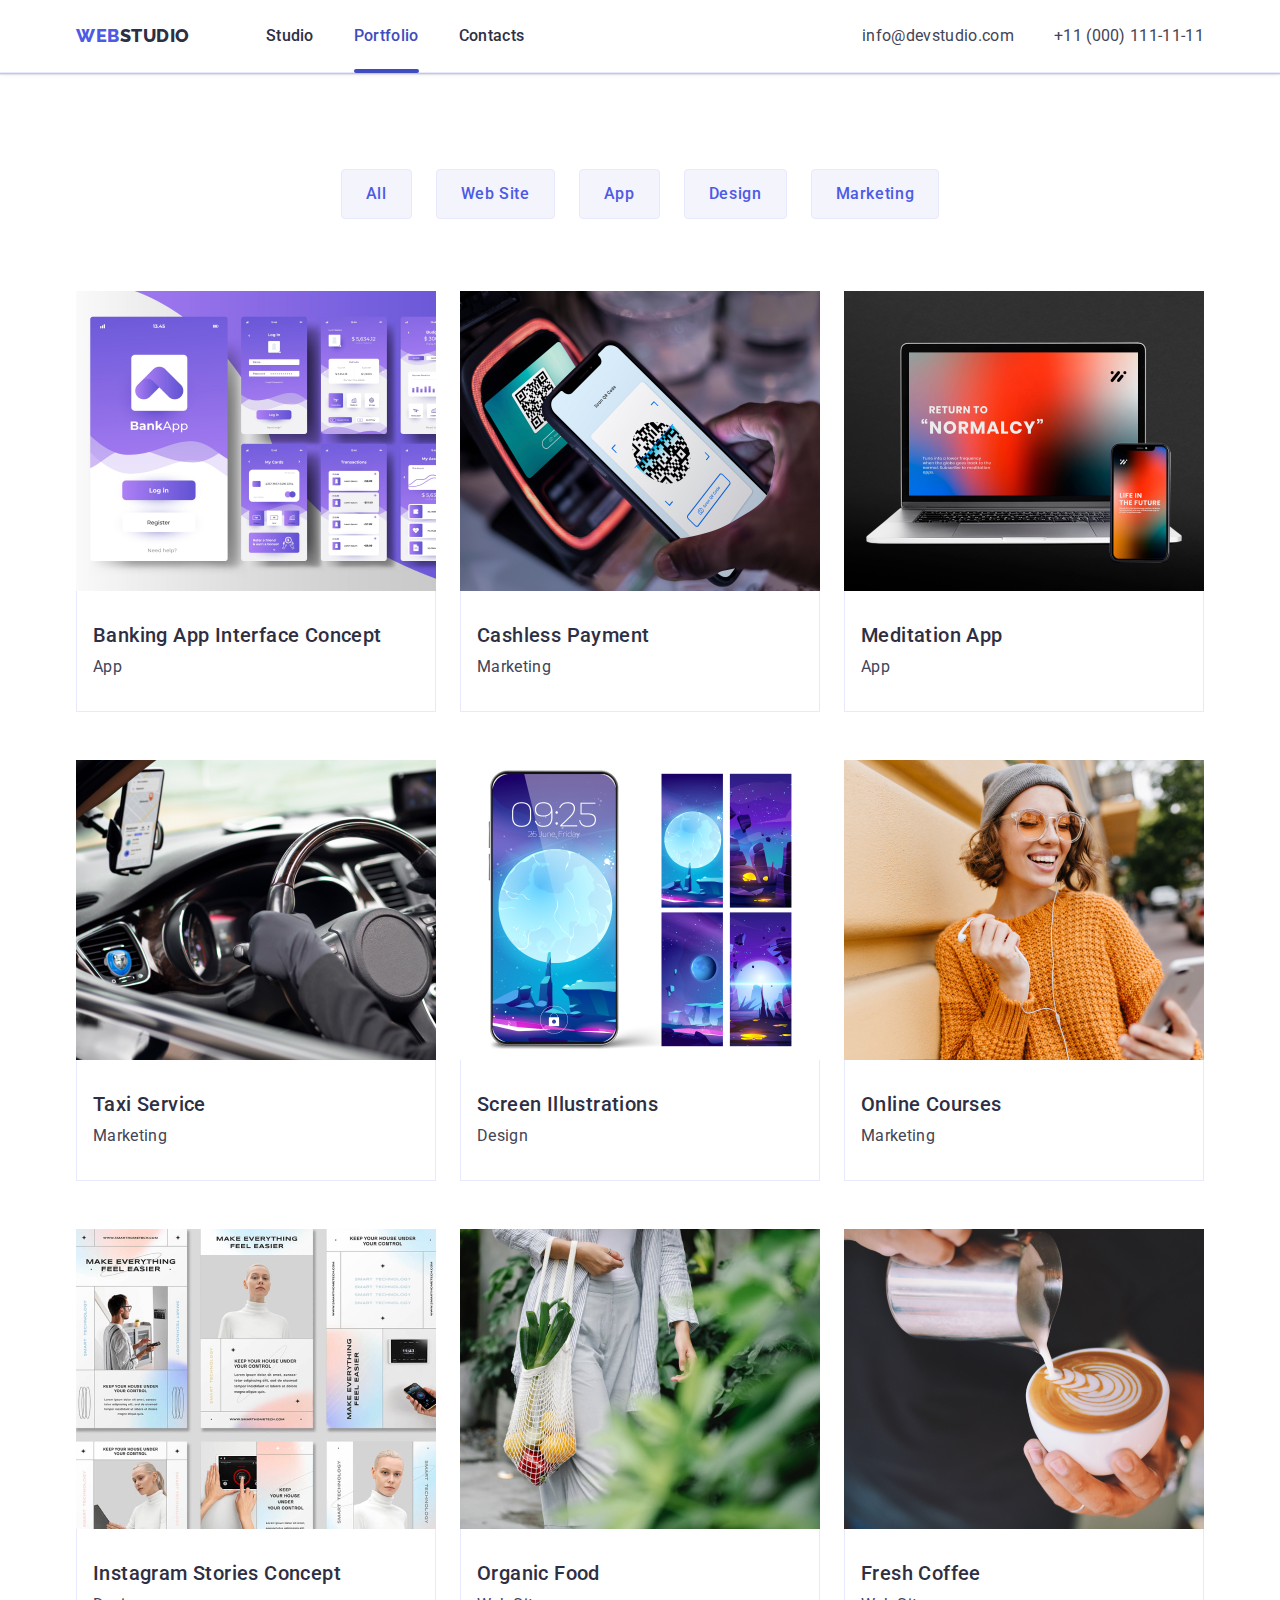
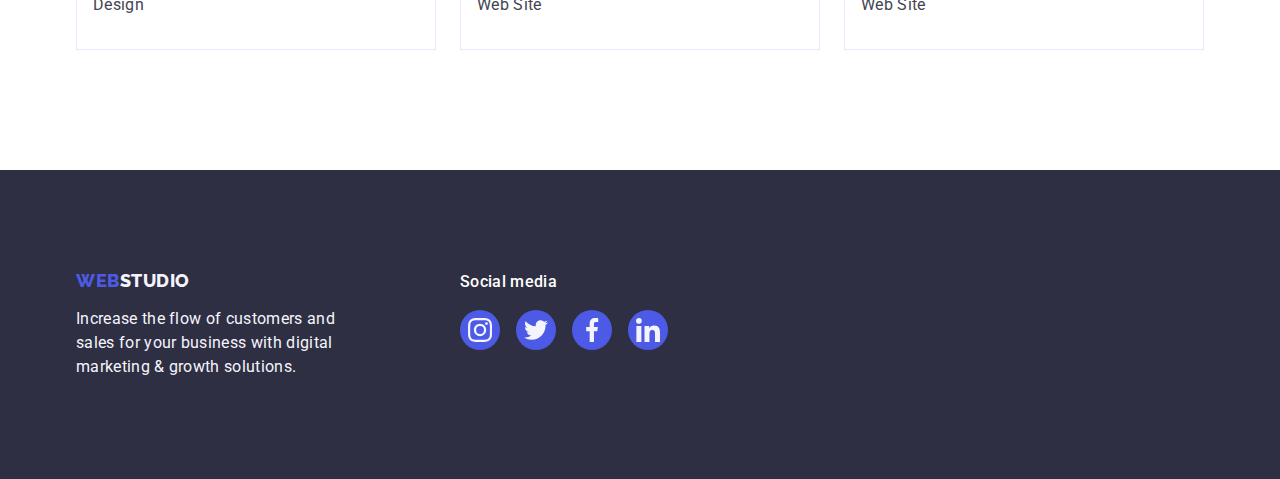
==== portfolio.html @ c218611a "Initial commit" ====
<!DOCTYPE html>
<html lang="en">

<head>
    <meta charset="UTF-8" />
    <meta http-equiv="X-UA-Compatible" content="IE=edge" />
    <meta name="viewport" content="width=device-width, initial-scale=1.0" />
    <link rel="stylesheet" href="https://cdnjs.cloudflare.com/ajax/libs/modern-normalize/1.0.0/modern-normalize.min.css" />
    <link rel="preconnect" href="https://fonts.googleapis.com">
    <link rel="preconnect" href="https://fonts.gstatic.com" crossorigin>
    <link href="https://fonts.googleapis.com/css2?family=Raleway:wght@800&family=Roboto:wght@400;500;700;900&display=swap" rel="stylesheet">
    <link rel="stylesheet" href="./css/styles.css">
    <title>Portfolio</title>
</head>
<body>
    <header class="header">
        <div class="container-header container">
            <nav class="header-navigation">
                <a class="header-logo link" href="./index.html">Web<span class="header-web">Studio</span></a>
                <ul class="header-list list">
                    <li class="header-item"><a class="header-link link" href="./index.html">Studio</a></li>
                    <li class="header-item"><a class="header-link link current" href="./portfolio.html">Portfolio</a></li>
                    <li class="header-item"><a class="header-link link" href="">Contacts</a></li>
                </ul>
            </nav>
            <address class="header-address">
                <ul class="header-address-list list">
                    <li class="header-address-item"><a class="header-address-link link"
                            href="mailto:info@devstudio.com">info@devstudio.com</a></li>
                    <li class="header-address-item"><a class="header-address-link link" href="tel:+110001111111">+11 (000)
                            111-11-11</a></li>
                </ul>
            </address>
        </div>
    </header>
    <main>
        <section class="fitters">
            <div class="container">
            <h1 class="visually-hidden">Portfolio</h1>
            <ul class="fitters-button-list list">
            <li class="fitters-button-item"><button type="button" class="fitters-button">All</button></li>
            <li class="fitters-button-item"><button type="button" class="fitters-button">Web Site</button></li>
            <li class="fitters-button-item"><button type="button" class="fitters-button">App</button></li>
            <li class="fitters-button-item"><button type="button" class="fitters-button">Design</button></li>
            <li class="fitters-button-item"><button type="button" class="fitters-button">Marketing</button></li>
            </ul>
            <ul class="fitters-list list">
                <li class="fitters-item">
                    <a class="fitters-link link" href="">
                    <div class="fitters-cover-wrap">
                    <img src="./images/banking-app-interface-concept.jpg" alt="Banking App" 
                    height="300" width="360">
                    <p class="fitters-cover-text">14 Stylish and User-Friendly App Design Concepts · Task Manager App · Calorie Tracker App · Exotic Fruit Ecommerce App ·
                    Cloud Storage App</p>
                    </div>
                    <div class="app">
                    <h2 class="fitters-text-top">Banking App Interface Concept</h2>
                    <p class="fitters-text-bottom">App</p>
                    </div>
                </a>
                </li>
                <li class="fitters-item">
                    <a class="fitters-link link" href="">
                    <div class="fitters-cover-wrap">
                    <img src="./images/cashless-payment.jpg" alt="Cashless Payment"
                    height="300" width="360">
                    <p class="fitters-cover-text">14 Stylish and User-Friendly App Design Concepts · Task Manager App · Calorie Tracker App · Exotic Fruit Ecommerce App ·
                    Cloud Storage App</p>
                    </div>
                    <div class="app">
                    <h2 class="fitters-text-top">Cashless Payment</h2>
                    <p class="fitters-text-bottom">Marketing</p>
                    </div>
                </a>
                </li>
                <li class="fitters-item">
                    <a class="fitters-link link" href="">
                    <div class="fitters-cover-wrap">
                    <img src="./images/meditation-app.jpg" alt="Meditation App"
                    height="300" width="360">
                    <p class="fitters-cover-text">14 Stylish and User-Friendly App Design Concepts · Task Manager App · Calorie Tracker App · Exotic Fruit Ecommerce App ·
                    Cloud Storage App</p>
                    </div>
                    <div class="app">
                    <h2 class="fitters-text-top">Meditation App</h2>
                    <p class="fitters-text-bottom">App</p>
                    </div>
                </a>
                </li>
                <li class="fitters-item">
                    <a class="fitters-link link" href="">
                    <div class="fitters-cover-wrap">
                    <img src="./images/taxi-service.jpg" alt="Taxi Service"
                    height="300" width="360">
                    <p class="fitters-cover-text">14 Stylish and User-Friendly App Design Concepts · Task Manager App · Calorie Tracker App · Exotic Fruit Ecommerce App ·
                    Cloud Storage App</p>
                    </div>
                    <div class="app">
                    <h2 class="fitters-text-top">Taxi Service</h2>
                    <p class="fitters-text-bottom">Marketing</p>
                    </div>
                </a>
                </li>
                <li class="fitters-item">
                    <a class="fitters-link link" href="">
                    <div class="fitters-cover-wrap">
                    <img src="./images/screen-illustrations.jpg" alt="Screen Illustrations"
                    height="300" width="360">
                    <p class="fitters-cover-text">14 Stylish and User-Friendly App Design Concepts · Task Manager App · Calorie Tracker App · Exotic Fruit Ecommerce App ·
                    Cloud Storage App</p>
                    </div>
                    <div class="app">
                    <h2 class="fitters-text-top">Screen Illustrations</h2>
                    <p class="fitters-text-bottom">Design</p>
                    </div>
                </a>
                </li>
                <li class="fitters-item">
                    <a class="fitters-link link" href="">
                    <div class="fitters-cover-wrap">
                    <img src="./images/online-courses.jpg" alt="Online Courses"
                    height="300" width="360">
                    <p class="fitters-cover-text">14 Stylish and User-Friendly App Design Concepts · Task Manager App · Calorie Tracker App · Exotic Fruit Ecommerce App ·
                    Cloud Storage App</p>
                    </div>
                    <div class="app">
                    <h2 class="fitters-text-top">Online Courses</h2>
                    <p class="fitters-text-bottom">Marketing</p>
                    </div>
                </a>
                </li>
                <li class="fitters-item">
                    <a class="fitters-link link" href="">
                    <div class="fitters-cover-wrap">
                    <img src="./images/instagram-stories-concept.jpg" alt="Instagram Stories Concept"
                    height="300" width="360">
                    <p class="fitters-cover-text">14 Stylish and User-Friendly App Design Concepts · Task Manager App · Calorie Tracker App · Exotic Fruit Ecommerce App ·
                    Cloud Storage App</p>
                    </div>
                    <div class="app">
                    <h2 class="fitters-text-top">Instagram Stories Concept</h2>
                    <p class="fitters-text-bottom">Design</p>
                    </div>
                </a>
                </li>
                <li class="fitters-item">
                    <a class="fitters-link link" href="">
                    <div class="fitters-cover-wrap">
                    <img src="./images/organic-food.jpg" alt="Organic Food"
                    height="300" width="360">
                    <p class="fitters-cover-text">14 Stylish and User-Friendly App Design Concepts · Task Manager App · Calorie Tracker App · Exotic Fruit Ecommerce App ·
                    Cloud Storage App</p>
                    </div>
                    <div class="app">
                    <h2 class="fitters-text-top">Organic Food</h2>
                    <p class="fitters-text-bottom">Web Site</p>
                    </div>
                </a>
                </li>
                <li class="fitters-item">
                    <a class="fitters-link link" href="">
                    <div class="fitters-cover-wrap">
                    <img src="./images/fresh-coffee.jpg" alt="Fresh Coffee"
                    height="300" width="360">
                    <p class="fitters-cover-text">14 Stylish and User-Friendly App Design Concepts · Task Manager App · Calorie Tracker App · Exotic Fruit Ecommerce App ·
                    Cloud Storage App</p>
                    </div>
                    <div class="app">
                    <h2 class="fitters-text-top">Fresh Coffee</h2>
                    <p class="fitters-text-bottom">Web Site</p>
                    </div>
                </a>
                </li>
            </ul>
            </div>
        </section>
    </main>
    <footer class="footer">
        <div class="container-footer container">
            <div class="container-footer-logo">
                <a class="footer-logo link" href="./index.html">Web<span class="footer-web">Studio</span></a>
                <p class="footer-text">
                    Increase the flow of customers and sales for your business with digital
                    marketing & growth solutions.
                </p>
            </div>
            <div class="container-footer-social">
                <p class="footer-text-bottom">Social media</p>
                <ul class="footer-soc-list list">
                    <li class="footer-soc-item">
                        <a href="" class="footer-soc-link link" target="_blank" rel="noopener noreferrer">
                            <svg class="footer-soc-icon" width="24" height="24">
                                <use href="./images/icons.svg#icon-instagram"></use>
                            </svg>
                        </a>
                    </li>
                    <li class="footer-soc-item">
                        <a href="" class="footer-soc-link link" target="_blank" rel="noopener noreferrer">
                            <svg class="footer-soc-icon" width="24" height="24">
                                <use href="./images/icons.svg#icon-twitter"></use>
                            </svg>
                        </a>
                    </li>
                    <li class="footer-soc-item">
                        <a href="" class="footer-soc-link link" target="_blank" rel="noopener noreferrer">
                            <svg class="footer-soc-icon" width="24" height="24">
                                <use href="./images/icons.svg#icon-facebook"></use>
                            </svg>
                        </a>
                    </li>
                    <li class="footer-soc-item">
                        <a href="" class="footer-soc-link link" target="_blank" rel="noopener noreferrer">
                            <svg class="footer-soc-icon" width="24" height="24">
                                <use href="./images/icons.svg#icon-linkedin"></use>
                            </svg>
                        </a>
                    </li>
                </ul>
            </div>
        </div>
    </footer>
</body>
</html>
---- css/styles.css ----
:root {
    --title-color:#2E2F42;
    --logo-color: #4D5AE5;
    --white-color: #FFFFFF;
    --text-color: #F4F4FD;
    --background-color: #404BBF;
    --adress-color: #434455;
    --btn-color: #e7e9fc;
    --customers-color: #8E8F99;
    --footer-icon: #31D0AA;
    --modal-color: #FCFCFC;
}
body {
    font-family: 'Roboto', sans-serif;
    background-color: var(--white-color);
    color: var(--adress-color);
}
p, h1, h2, h3, h4, h5, h6 {
    margin: 0;
}
ul, ol {
    margin: 0;
    padding: 0;
}
img {
    display: block;
    max-width: 100%;
    height: auto;
}
.visually-hidden {
    position: absolute;
    width: 1px;
    height: 1px;
    margin: -1px;
    border: 0;
    padding: 0;
    white-space: nowrap;
    clip-path: inset(100%);
    clip: rect(0 0 0 0);
    overflow: hidden;
}
.list {
    list-style: none;
}
.link {
    text-decoration: none;
}
/* Header */
.header {
    border-bottom: 1px solid var(--btn-color);
    box-shadow: 0px 2px 1px rgba(46, 47, 66, 0.08), 0px 1px 1px rgba(46, 47, 66, 0.16), 0px 1px 6px rgba(46, 47, 66, 0.08);
}
.container-header {
    display: flex;
    align-items: center;
}
.header-navigation {
    display: flex;
    align-items: center;
}
.header-item:last-child {
    margin-right: 0;
}
.container{
    width: 1158px;
    padding-left: 15px;
    padding-right: 15px;
    margin: 0 auto;
}
.header-logo {
    margin-right: 76px;
    font-family: 'Raleway', sans-serif;
    font-weight: 800;
    font-size: 18px;
    line-height: 1.17;
    letter-spacing: 0.03em;
    text-transform: uppercase;
    color: var(--logo-color);
    padding: 24px 0;
}
.header-web {
    font-family: 'Raleway', sans-serif;
    font-weight: 800;
    font-size: 18px;
    line-height: 1.17;
    letter-spacing: 0.03em;
    text-transform: uppercase;
    color: var(--title-color);
}
.header-link {
    font-weight: 500;
    font-size: 16px;
    line-height: 1.5;
    letter-spacing: 0.02em;
    color: var(--title-color);
    padding: 24px 0;
    display: block;
    position: relative;
    transition: color 250ms cubic-bezier(0.4, 0, 0.2, 1);
}
.header-link.current:after {
    content: '';
    position: absolute;
    width: 100%;
    left: 0;
    bottom: -1px;
    height: 4px;
    background-color: var(--background-color);
    border-radius: 2px;
}
.header-list{
    display: flex;
    gap: 40px;
}
/* Navigation */
.header-link:hover, .header-link:focus, .header-link.current {
    color:var(--background-color);
}
.header-address-list {
    display: flex;
    gap: 40px;
}
.header-address{
    display: flex;
    margin-left: auto;
    font-style: normal;
    
}
.header-address-link {
    font-size: 16px;
    line-height: 1.5;
    letter-spacing: 0.02em;
    color: var(--adress-color);
    transition: color 250ms cubic-bezier(0.4, 0, 0.2, 1);
}
.header-address-link:hover, .header-address-link:focus {
    color: var(--background-color); 
}
/* Hero */
.hero {
    max-width: 1440px;
    padding: 188px 0;
    margin-left: auto;
    margin-right: auto;
    min-height: 600px;
    background: var(--title-color);
    padding-top: 188px;
    background-image: linear-gradient(rgba(46, 47, 66, 0.7), rgba(46, 47, 66, 0.7)), url(../images/hero-bg.jpg);
    background-repeat: no-repeat;
    background-position: center;
    background-size: cover;
}
.hero-text {
    max-width: 496px;
    font-size: 56px;
    line-height: 1.07;
    letter-spacing: 0.02em;
    color: var(--white-color);
    text-align: center;
    margin: 0 auto;
}
.studio-btn {
    display: block;
    margin: 0 auto;
    margin-top: 48px;
    min-width: 169px;
    height: 56px;
    border: none;
    font-family: inherit;
    font-weight: 500;
    font-size: 16px;
    line-height: 1.5;
    letter-spacing: 0.04em;
    color: var(--white-color);
    background-color: var(--logo-color);
    cursor: pointer;
    box-shadow: 0px 4px 4px rgba(0, 0, 0, 0.15);
    border-radius: 4px;
    transition: background-color 250ms cubic-bezier(0.4, 0, 0.2, 1);
}
.studio-btn:hover, .studio-btn:focus {
    background: var(--background-color);
    transition: background-color 250ms cubic-bezier(0.4, 0, 0.2, 1);
}


/* Criteria */
.criteria {
    padding: 120px 0;
}
.criteria-list {
    display: flex;
    align-items: flex-start;
    gap: 24px;
}
.criteria-item {
    width: calc((100% - 72px) / 4);
}
.criteria-icon {
    display: flex;
    align-items: center;
    justify-content: center;
    height: 112px;
    background-color: var(--text-color);
    border-radius: 4px;
    margin-bottom: 8px;
}
.criteria-text-top {
    font-weight: 500;
    font-size: 20px;
    line-height: 1.2;
    letter-spacing: 0.02em;
    color: var(--title-color);
    margin-bottom: 8px;
}
.criteria-text-bottom {
    font-size: 16px;
    line-height: 1.5;
    letter-spacing: 0.02em;
}
/* Works */
.works {
    padding-bottom: 120px;
}
.container-workers {
    padding: 32px 16px;
}
.works-text {
    margin-bottom: 72px;
    font-weight: 700;
    font-size: 36px;
    line-height: 1.11;
    text-align: center;
    letter-spacing: 0.02em;
    text-transform: capitalize;
    color: var(--title-color);
}
.works-list {
    display: flex;
    gap: 24px;
}
.works-list-item {
    width: calc((100%-48px)/3);
}
/* Our Team */
.ourteam {
    background: var(--text-color);
    padding: 120px 0;
}
.ourteam-text-top {
    margin-bottom: 72px;
    font-size: 36px;
    line-height: 1.11;
    text-align: center;
    letter-spacing: 0.02em;
    text-transform: capitalize;
    color: var(--title-color);
}
.ourteam-list {
    display: flex;
    gap: 24px;
}
.ourteam-item {
    width: calc((100% - 72px) / 4);
    border-radius: 0px 0px 4px 4px;
    background: var(--white-color);
    box-shadow: 0px 1px 6px rgba(46, 47, 66, 0.08), 0px 1px 1px rgba(46, 47, 66, 0.16), 0px 2px 1px rgba(46, 47, 66, 0.08);
    border-radius: 0px 0px 4px 4px;
    transition: background-color 250ms cubic-bezier(0.4, 0, 0.2, 1);
}
.ourteam-text {
    margin-bottom: 8px;
    font-weight: 500;
    font-size: 20px;
    line-height: 1.2;
    text-align: center;
    letter-spacing: 0.02em;
    color: var(--title-color);
}
.ourteam-text-bottom {
    font-size: 16px;
    line-height: 1.5;
    text-align: center;
    letter-spacing: 0.02em;
    margin-bottom: 8px;
}
.ourteam-soc-list {
    display: flex;
    justify-content: center;
    gap: 24px;
}
.ourteam-soc-item {
    width: 40px;
    height: 40px;
}
.ourteam-soc-icon {
    fill: var(--text-color);
}
.ourteam-soc-link {
    width: 100%;
    height: 100%;
    background-color: var(--logo-color);
    border-radius: 50%;
    display: flex;
    align-items: center;
    justify-content: center;
    transition: background-color 250ms cubic-bezier(0.4, 0, 0.2, 1);
}
.ourteam-soc-link:hover, .ourteam-soc-link:focus {
    background-color: var(--background-color);
}
/* Customers */
.customers {
    padding: 120px 0;
}
.customers-text {
    margin-bottom: 72px;
    font-size: 36px;
    line-height: 1.11;
    text-align: center;
    letter-spacing: 0.02em;
    text-transform: capitalize;
    color: var(--title-color);
}
.customers-list {
    display: flex;
    gap: 24px;
}
.customers-item {
    width: calc((100%-120px) / 6);
    height: 88px;
}
.customers-link {
    width: 100%;
    height: 100%;
    border: 1px solid var(--customers-color);
    border-radius: 4px;
    display: flex;
    align-items: center;
    justify-content: center;
    color: var(--customers-color);
    transition: border-color 250ms cubic-bezier(0.4, 0, 0.2, 1), color 250ms cubic-bezier(0.4, 0, 0.2, 1);
}
.customers-link:hover, .customers-link:focus {
    border-color: var(--background-color);
    color: var(--background-color);
}
.customers-icon {
    fill: currentColor;
}
/* Footer */
.footer {
    padding-top: 100px;
    padding-bottom: 100px;
    background: var(--title-color);
    display: flex;
}
.container-footer {
    display: flex;
    align-items: baseline;
}
.container-footer-logo {
    margin-right: 120px;
}
.footer-logo {
    display: inline-block;
    margin-bottom: 16px;
    font-family: 'Raleway', sans-serif;
    font-weight: 800;
    font-size: 18px;
    line-height: 1.17;
    letter-spacing: 0.03em;
    text-transform: uppercase;
    color: var(--logo-color);
}
.footer-web {
    font-family: 'Raleway', sans-serif;
    font-weight: 800;
    font-size: 18px;
    line-height: 1.17;
    letter-spacing: 0.03em;
    text-transform: uppercase;
    color: var(--text-color);
}
.footer-text {
    font-size: 16px;
    line-height: 1.5;
    letter-spacing: 0.02em;
    color: var(--text-color);
    max-width: 264px;
}
.footer-text-bottom {
    font-weight: 500;
    font-size: 16px;
    line-height: 1.5;
    letter-spacing: 0.02em;
    color: var(--white-color);
    margin-bottom: 16px;
}
.footer-soc-list {
    display: flex;
    gap: 16px;
}
.footer-soc-item {
    width: 40px;
    height: 40px;
    transition: background-color 250ms cubic-bezier(0.4, 0, 0.2, 1);
}
.footer-soc-link {
    width: 100%;
    height: 100%;
    background-color: var(--logo-color);
    border-radius: 50%;
    display: flex;
    align-items: center;
    justify-content: center;
    transition: background-color 250ms cubic-bezier(0.4, 0, 0.2, 1);
}
.footer-soc-icon {
    fill: var(--text-color);
}
.footer-soc-link:hover, .footer-soc-link:focus {
    background-color: var(--footer-icon);
}
/* Fitters */
.fitters {
    padding-top: 96px;
    padding-bottom: 120px;
}
.fitters-button-list {
    display: flex;
    justify-content: center;
    gap: 24px;
    margin-bottom: 72px;
}
.fitters-button:hover, .fitters-button:focus {
    box-shadow: 0px 3px 1px rgba(0, 0, 0, 0.1), 0px 2px 1px rgba(0, 0, 0, 0.08), 0px 2px 2px rgba(0, 0, 0, 0.12);
    background-color: var(--background-color);
    color: var(--white-color);
    border: 1px solid transparent;
}
.fitters-button {
    background-color: var(--text-color);
    font-weight: 500;
    font-size: 16px;
    line-height: 1.5;
    text-align: center;
    letter-spacing: 0.04em;
    color: var(--logo-color);
    cursor: pointer;
    padding: 12px 24px;
    border: 1px solid var(--btn-color);
    border-radius: 4px;
    transition: color 250ms cubic-bezier(0.4, 0, 0.2, 1),
        background-color 250ms cubic-bezier(0.4, 0, 0.2, 1),
        border-color 250ms cubic-bezier(0.4, 0, 0.2, 1),
        box-shadow 250ms cubic-bezier(0.4, 0, 0.2, 1);
}
.fitters-list {
    display: flex;
    flex-wrap: wrap;
    column-gap: 24px;
    row-gap: 48px; 
}
.fitters-item {
    width: calc((100% - 48px) / 3);
}
.fitters-link {
    display: block;
    transition: box-shadow 250ms cubic-bezier(0.4, 0, 0.2, 1);
}
.fitters-link:focus, .fitters-link:hover {
    box-shadow: 0px 1px 6px rgba(46, 47, 66, 0.08), 0px 1px 1px rgba(46, 47, 66, 0.16), 0px 2px 1px rgba(46, 47, 66, 0.08);
}
.fitters-link:focus .fitters-cover-text, .fitters-link:hover .fitters-cover-text {
    transform: translateY(0);
}
.app {
    padding: 32px 16px;
    border: 1px solid var(--btn-color);
    border-top: none;
}
.fitters-text-top {
    font-weight: 500;
    font-size: 20px;
    line-height: 1.2;
    letter-spacing: 0.02em;
    color: var(--title-color);
    margin-bottom: 8px;
}
.fitters-text-bottom {
    font-size: 16px;
    line-height: 1.5;
    letter-spacing: 0.02em;
    color: var(--adress-color);
}
.fitters-cover-text {
    padding: 40px 32px;
    position: absolute;
    top: 0;
    color: var(--text-color);
    font-size: 16px;
    line-height: 1.5;
    letter-spacing: 0.02em;
    background-color: var(--logo-color);
    height: 100%;
    transform: translateY(100%);
    transition: transform 250ms cubic-bezier(0.4, 0, 0.2, 1);
}
.fitters-cover-wrap {
    position: relative;
    overflow: hidden;    
}
/* Modal */
.backdrop {
    position: fixed;
    width: 100%;
    height: 100%;
    background-color: rgba(46, 47, 66, 0.4);
    top: 0;
    transition: opacity 250ms cubic-bezier(0.4, 0, 0.2, 1), visibility 250ms cubic-bezier(0.4, 0, 0.2, 1);
}
.modal {
    position: absolute;
    top: 50%;
    left: 50%;
    transform: translate(-50%, -50%) scale(1);
    transition: transform 250ms cubic-bezier(0.4, 0, 0.2, 1);
    min-width: 408px;
    min-height: 584px;
    background-color: var(--modal-color);
    box-shadow: 0px 1px 1px rgba(0, 0, 0, 0.14), 0px 1px 3px rgba(0, 0, 0, 0.12), 0px 2px 1px rgba(0, 0, 0, 0.2);
    border-radius: 4px;
    padding: 24px;
}
.backdrop.is-hidden.modal {
    transform: translate(-50%, -50%) scale(0);
}
.modal-icon {
    fill: var(--title-color);
    transition: fill 250ms cubic-bezier(0.4, 0, 0.2, 1);
}
.modal-icon:hover, .modal-icon:focus {
    fill: var(--white-color);
}
.modal-close {
    position: absolute;
    top: 24px;
    right: 24px;
    height: 24px;
    width: 24px;
    background-color: var(--btn-color);
    border: 1px solid rgba(0, 0, 0, 0.1);
    border-radius: 50%;
    padding: 0;
    cursor: pointer;
    display: flex;
    align-items: center;
    justify-content: center;
    margin-left: auto;
    transition: background-color 250ms cubic-bezier(0.4, 0, 0.2, 1), border 250ms cubic-bezier(0.4, 0, 0.2, 1);
}
.modal-close:hover, .modal-close:focus {
    background-color: var(--background-color);
    border: none;
}
.modal-close:focus .modal-icon,.modal-close:hover .modal-icon {
    fill: var(--white-color);
}
.is-hidden {
    visibility: hidden;
    opacity: 0;
    pointer-events: none;
}
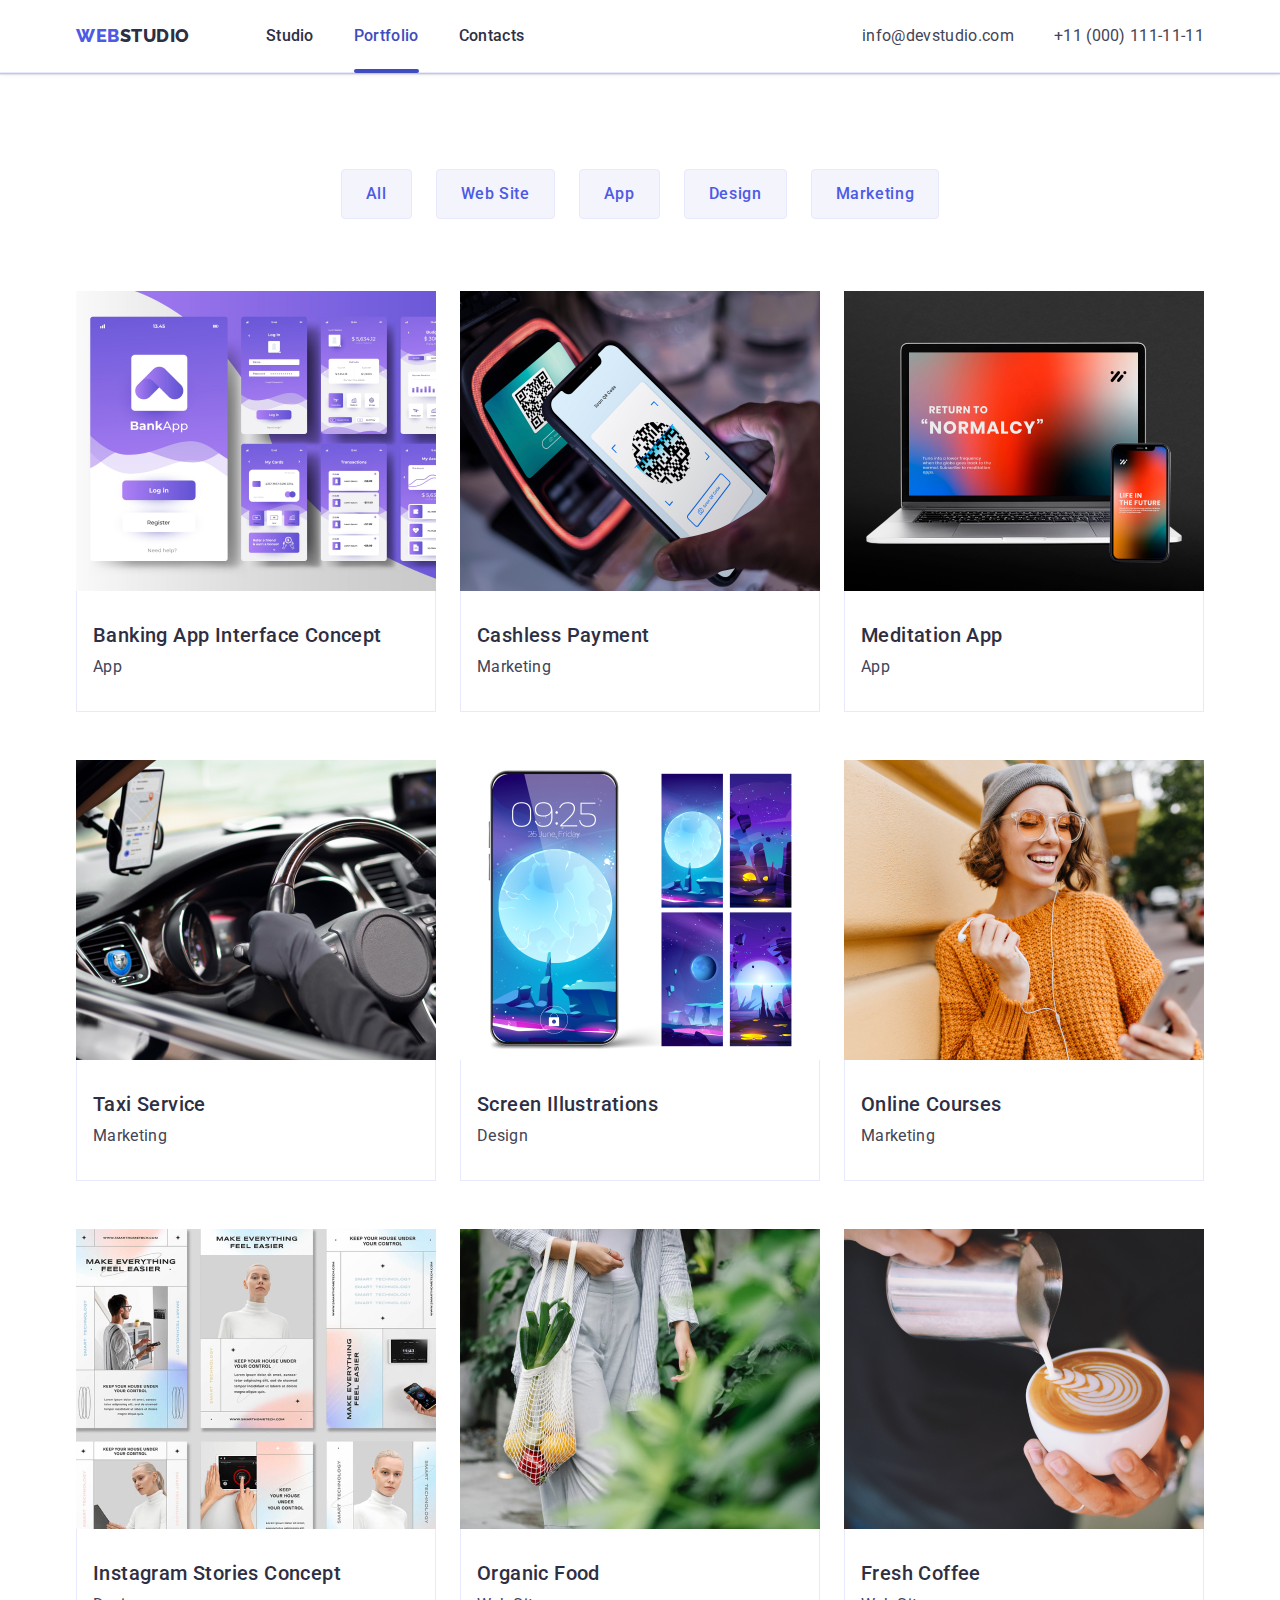
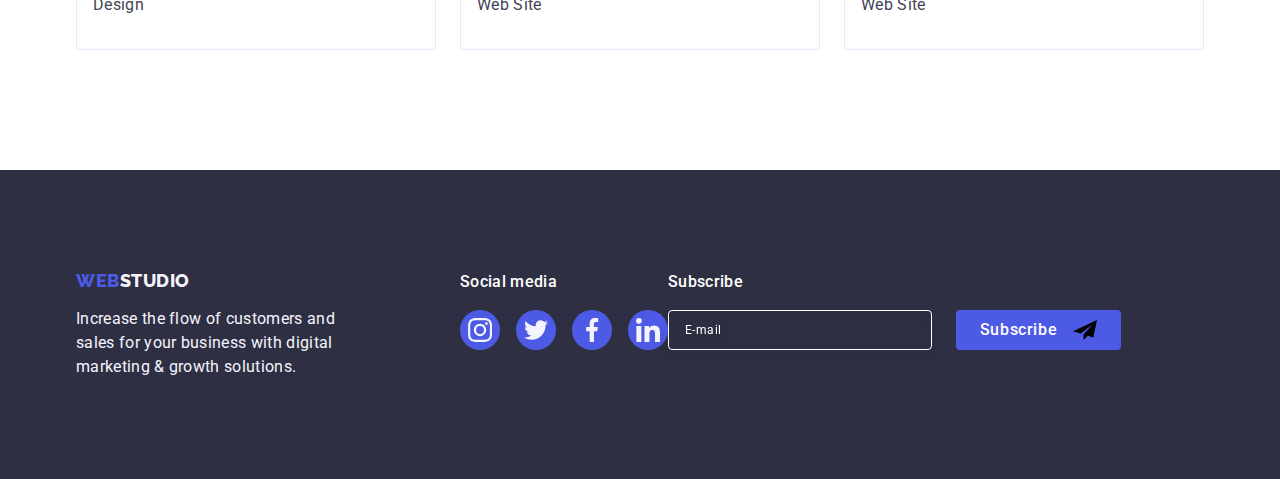
==== commit fe132edf: "fix" ====
--- a/portfolio.html
+++ b/portfolio.html
@@ -217,6 +217,20 @@
                     </li>
                 </ul>
             </div>
+            <div class="footer-form">
+                <p class="footer-form-text">Subscribe</p>
+                <form class="form-footer">
+                    <label for="" class="footer-label">
+                        <input type="email" placeholder="E-mail" class="footer-input">
+                    </label>
+                    <button type="submit" class="footer-btn">Subscribe
+                        <svg class="footer-icon" width="24" height="24">
+                            <use href="./images/icons.svg#icon-Frame">
+                            </use>
+                        </svg>
+                    </button>
+                </form>
+            </div>
         </div>
     </footer>
 </body>
--- a/css/styles.css
+++ b/css/styles.css
@@ -422,6 +422,55 @@
 .footer-soc-link:hover, .footer-soc-link:focus {
     background-color: var(--footer-icon);
 }
+
+.footer-form-text {
+    margin-bottom: 16px;
+    font-weight: 500;
+    font-size: 16px;
+    line-height: 1.5;
+    letter-spacing: 0.02em;
+    color: var(--white-color);
+}
+.form-footer {
+    display: flex;
+    gap: 24px;
+}
+.footer-input {
+    width: 264px;
+    height: 40px;
+    border: 1px solid var(--white-color);
+    background-color: transparent;
+    font-size: 12px;
+    line-height: 1.5;
+    letter-spacing: 0.04em;
+    padding-left: 16px;
+    filter: drop-shadow(0px 4px 4px rgba(0, 0, 0, 0.15));
+    border-radius: 4px;
+    color: var(--white-color);
+}
+.footer-input::placeholder {
+    color: var(--white-color);
+}
+.footer-btn {
+    min-width: 165px;
+    height: 40px;
+    display: flex;
+    justify-content: center;
+    align-items: center;
+    font-family: "Roboto", sans-serif;
+    font-size: 16px;
+    font-weight: 500;
+    line-height: 1.5;
+    letter-spacing: 0.04em;
+    color: var(--white-color);
+    cursor: pointer;
+    background-color: var(--logo-color);
+    border: none;
+    border-radius: 4px;
+}
+.footer-icon {
+    margin-left: 16px;
+}
 /* Fitters */
 .fitters {
     padding-top: 96px;
@@ -531,7 +580,7 @@
     background-color: var(--modal-color);
     box-shadow: 0px 1px 1px rgba(0, 0, 0, 0.14), 0px 1px 3px rgba(0, 0, 0, 0.12), 0px 2px 1px rgba(0, 0, 0, 0.2);
     border-radius: 4px;
-    padding: 24px;
+    padding: 72px 24px 24px 24px;
 }
 .backdrop.is-hidden.modal {
     transform: translate(-50%, -50%) scale(0);
@@ -544,9 +593,6 @@
     fill: var(--white-color);
 }
 .modal-close {
-    position: absolute;
-    top: 24px;
-    right: 24px;
     height: 24px;
     width: 24px;
     background-color: var(--btn-color);
@@ -559,6 +605,7 @@
     justify-content: center;
     margin-left: auto;
     transition: background-color 250ms cubic-bezier(0.4, 0, 0.2, 1), border 250ms cubic-bezier(0.4, 0, 0.2, 1);
+    margin-bottom: 24px;
 }
 .modal-close:hover, .modal-close:focus {
     background-color: var(--background-color);
@@ -572,3 +619,122 @@
     opacity: 0;
     pointer-events: none;
 }
+/* Form */
+.modal-field {
+    font-size: 12px;
+    line-height: 1.17;
+    letter-spacing: 0.04em;
+    color: var(--customers-color);
+    display: block;
+    margin-bottom: 4px;
+}
+.modal-title {
+    font-weight: 500;
+    font-size: 16px;
+    line-height: 1.5;
+    text-align: center;
+    letter-spacing: 0.02em;
+    color: var(--title-color);
+    margin-bottom: 16px;
+}
+.modal-input {
+    border: 1px solid rgba(46, 47, 66, 0.4);
+    border-radius: 4px;
+    height: 40px;
+    width: 100%;
+    padding-left: 38px;
+    background-color: transparent;
+    outline: transparent;
+    transition: border-color 250ms cubic-bezier(0.4, 0, 0.2, 1);
+}
+.modal-input:focus {
+    border-color: var(--logo-color);
+}
+.modal-input:focus + .form-icon {
+    fill: var(--logo-color);
+}
+.input-label span {
+    display: block;
+    margin-bottom: 4px;
+}
+.form-icon {
+    position: absolute;
+    left: 16px;
+    top: 50%;
+    transform: translateY(-50%);
+    transition: fill 250ms cubic-bezier(0.4, 0, 0.2, 1);
+}
+.input-wrap {
+    position: relative;
+}
+.modal-comment {
+    margin-bottom: 16px;
+}
+.user-comment {
+    padding-left: 16px;
+    width: 100%;
+    height: 120px;
+    font-size: 12px;
+    line-height: 1.17;
+    letter-spacing: 0.04em;
+    color: rgba(46, 47, 66, 0.4);
+    padding: 8px 16px;
+    padding: 10px;
+    border: 1px solid rgba(46, 47, 66, 0.4);
+    border-radius: 4px;
+    resize: none;
+    background-color: transparent;
+    outline: transparent;
+    transition: border-color 250ms cubic-bezier(0.4, 0, 0.2, 1);
+}
+.user-comment:focus {
+    border-color: var(--logo-color);
+}
+/* Privacy Policy */
+.privacy-policy {
+    margin-bottom: 24px;
+}
+.privacy-policy-text{
+    font-size: 12px;
+    line-height: 1.17;
+    letter-spacing: 0.04em;
+    color: var(--customers-color);
+    display: flex;
+    align-items: center;
+    gap: 8px;
+}
+.policy-text {
+    color: var(--logo-color);
+}
+.submit {
+    width: 16px;
+    height: 16px;
+    border: 1px solid rgba(46, 47, 66, 0.4);
+    border-radius: 2px;
+    transition: background-color 250ms cubic-bezier(0.4, 0, 0.2, 1), border 250ms cubic-bezier(0.4, 0, 0.2, 1), fill 250ms cubic-bezier(0.4, 0, 0.2, 1);
+    display: inline-flex;
+    align-items: center;
+    justify-content: center;
+    fill: transparent;
+}
+.modal-checkbox:checked span{
+    background-color: var(--background-color);
+    border: none;
+    fill: var(--text-color);
+}
+.send-btn {
+    display: block;
+    min-width: 169px;
+    height: 56px;
+    font-family: "Roboto", sans-serif;
+    font-size: 16px;
+    font-weight: 500;
+    line-height: 1.5;
+    letter-spacing: 0.04em;
+    color: var(--white-color);
+    cursor: pointer;
+    background-color: var(--logo-color);
+    border: none;
+    border-radius: 4px;
+    transition: background-color 250ms cubic-bezier(0.4, 0, 0.2, 1);
+}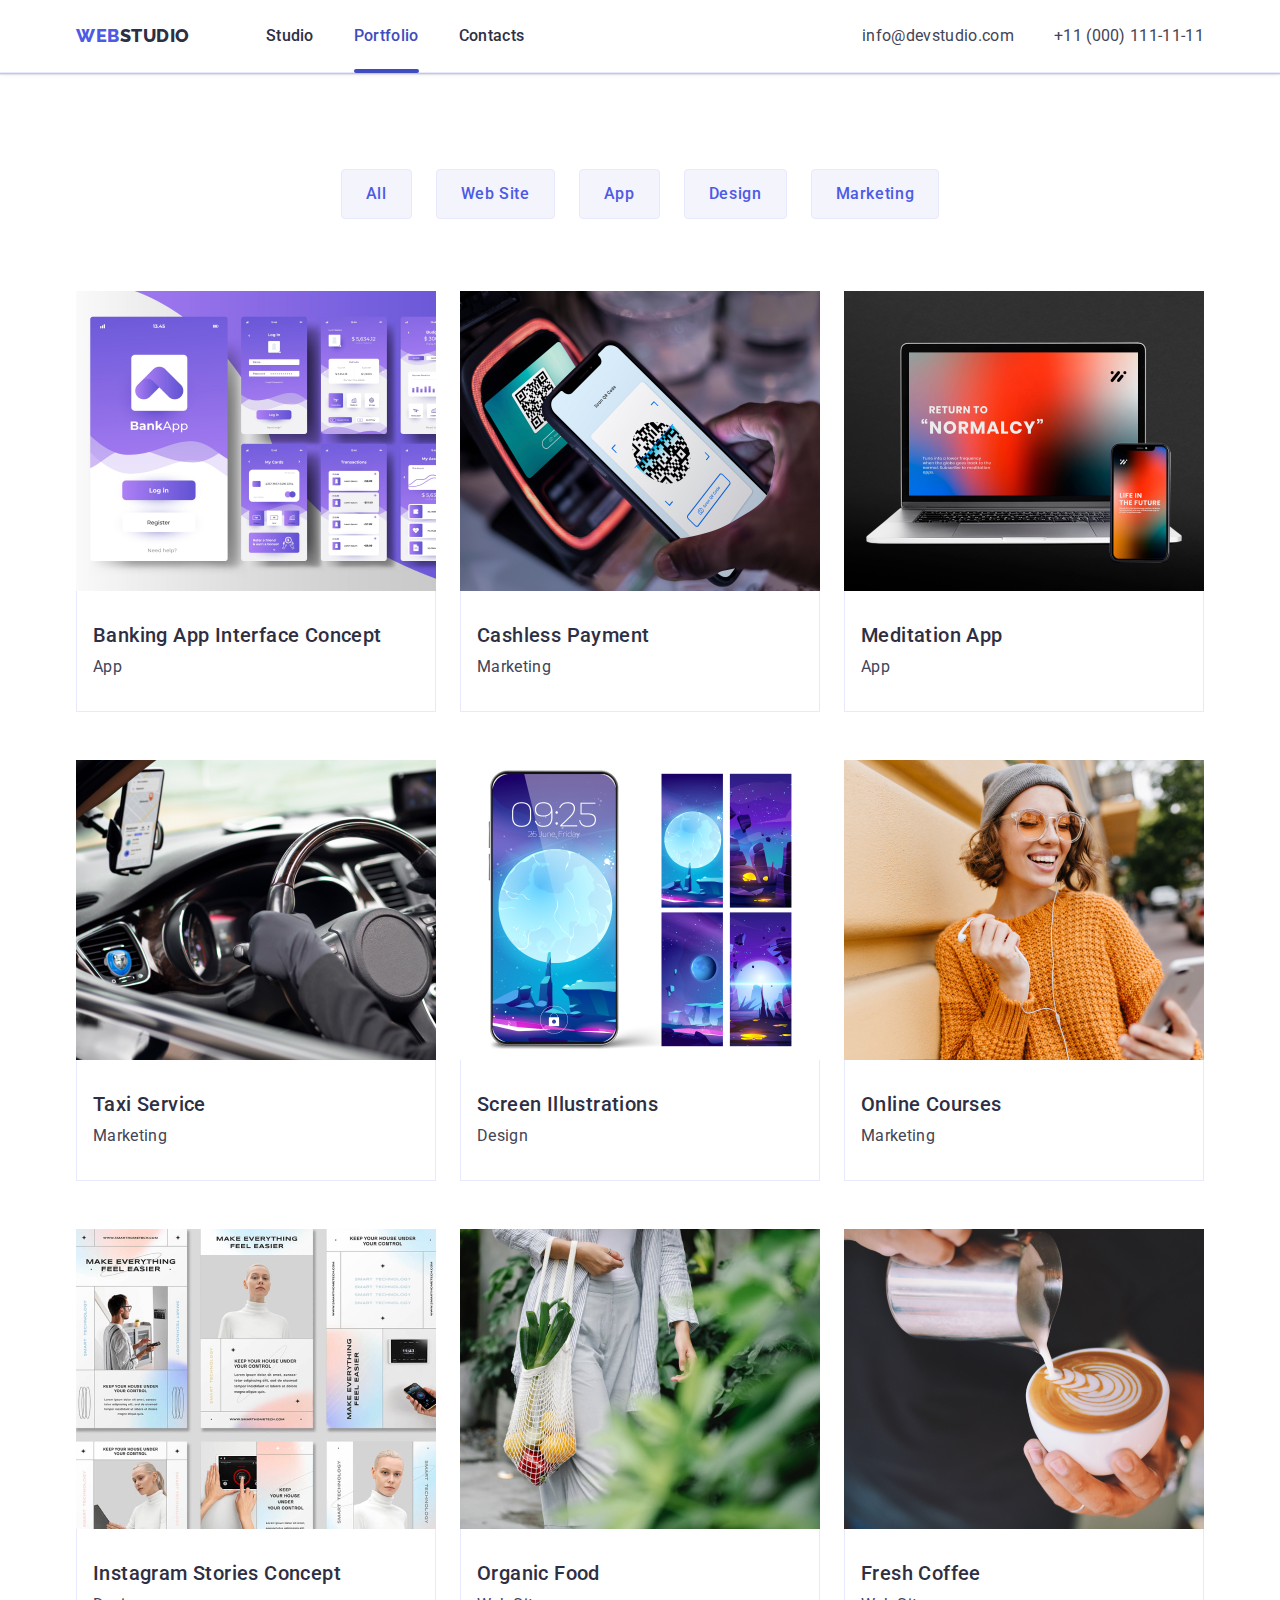
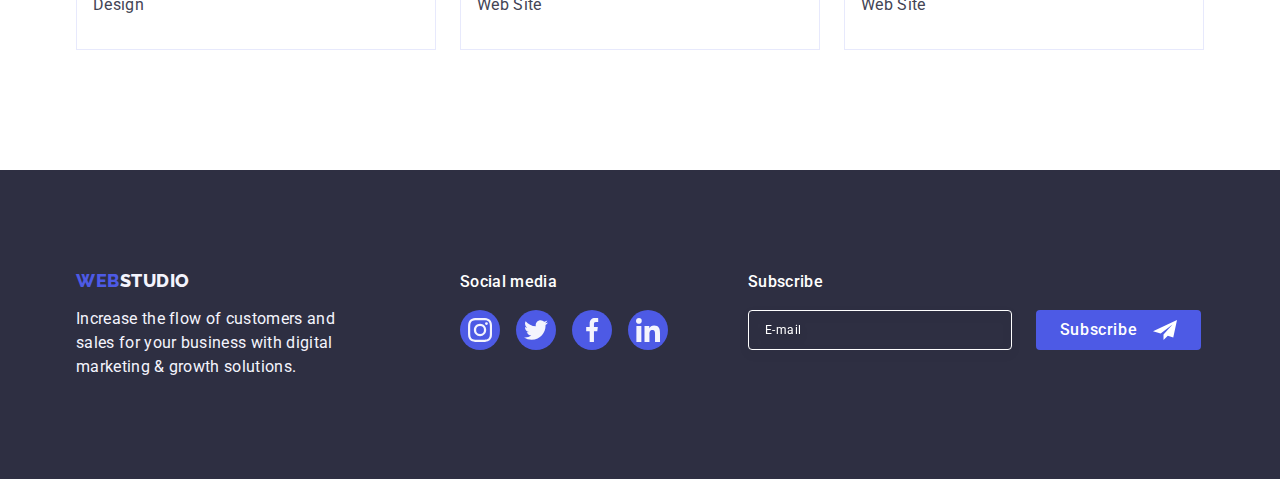
==== commit cb7adb59: "fix" ====
--- a/portfolio.html
+++ b/portfolio.html
@@ -220,8 +220,8 @@
             <div class="footer-form">
                 <p class="footer-form-text">Subscribe</p>
                 <form class="form-footer">
-                    <label for="" class="footer-label">
-                        <input type="email" placeholder="E-mail" class="footer-input">
+                    <label for="footer-label" class="footer-label">
+                    <input id="footer-label" type="email" placeholder="E-mail" name="footer-input" class="footer-input">
                     </label>
                     <button type="submit" class="footer-btn">Subscribe
                         <svg class="footer-icon" width="24" height="24">
--- a/css/styles.css
+++ b/css/styles.css
@@ -422,7 +422,9 @@
 .footer-soc-link:hover, .footer-soc-link:focus {
     background-color: var(--footer-icon);
 }
-
+.footer-form {
+    padding-left: 80px;
+}
 .footer-form-text {
     margin-bottom: 16px;
     font-weight: 500;
@@ -469,6 +471,7 @@
     border-radius: 4px;
 }
 .footer-icon {
+    fill: var(--white-color);
     margin-left: 16px;
 }
 /* Fitters */
@@ -580,7 +583,7 @@
     background-color: var(--modal-color);
     box-shadow: 0px 1px 1px rgba(0, 0, 0, 0.14), 0px 1px 3px rgba(0, 0, 0, 0.12), 0px 2px 1px rgba(0, 0, 0, 0.2);
     border-radius: 4px;
-    padding: 72px 24px 24px 24px;
+    padding: 24px 24px 24px;
 }
 .backdrop.is-hidden.modal {
     transform: translate(-50%, -50%) scale(0);
@@ -626,7 +629,7 @@
     letter-spacing: 0.04em;
     color: var(--customers-color);
     display: block;
-    margin-bottom: 4px;
+    margin-bottom: 8px;
 }
 .modal-title {
     font-weight: 500;
@@ -653,10 +656,6 @@
 .modal-input:focus + .form-icon {
     fill: var(--logo-color);
 }
-.input-label span {
-    display: block;
-    margin-bottom: 4px;
-}
 .form-icon {
     position: absolute;
     left: 16px;
@@ -664,11 +663,21 @@
     transform: translateY(-50%);
     transition: fill 250ms cubic-bezier(0.4, 0, 0.2, 1);
 }
+.input-title {
+    display: block;
+    margin-bottom: 4px;
+}
 .input-wrap {
     position: relative;
 }
 .modal-comment {
     margin-bottom: 16px;
+    font-size: 12px;
+    line-height: 1.17;
+    letter-spacing: 0.04em;
+    color: var(--customers-color);
+    display: block;
+    margin-bottom: 8px;
 }
 .user-comment {
     padding-left: 16px;
@@ -678,12 +687,12 @@
     line-height: 1.17;
     letter-spacing: 0.04em;
     color: rgba(46, 47, 66, 0.4);
-    padding: 8px 16px;
     padding: 10px;
     border: 1px solid rgba(46, 47, 66, 0.4);
     border-radius: 4px;
     resize: none;
     background-color: transparent;
+    padding: 8px 16px;
     outline: transparent;
     transition: border-color 250ms cubic-bezier(0.4, 0, 0.2, 1);
 }
@@ -723,6 +732,7 @@
     fill: var(--text-color);
 }
 .send-btn {
+    margin: 0 auto;
     display: block;
     min-width: 169px;
     height: 56px;
